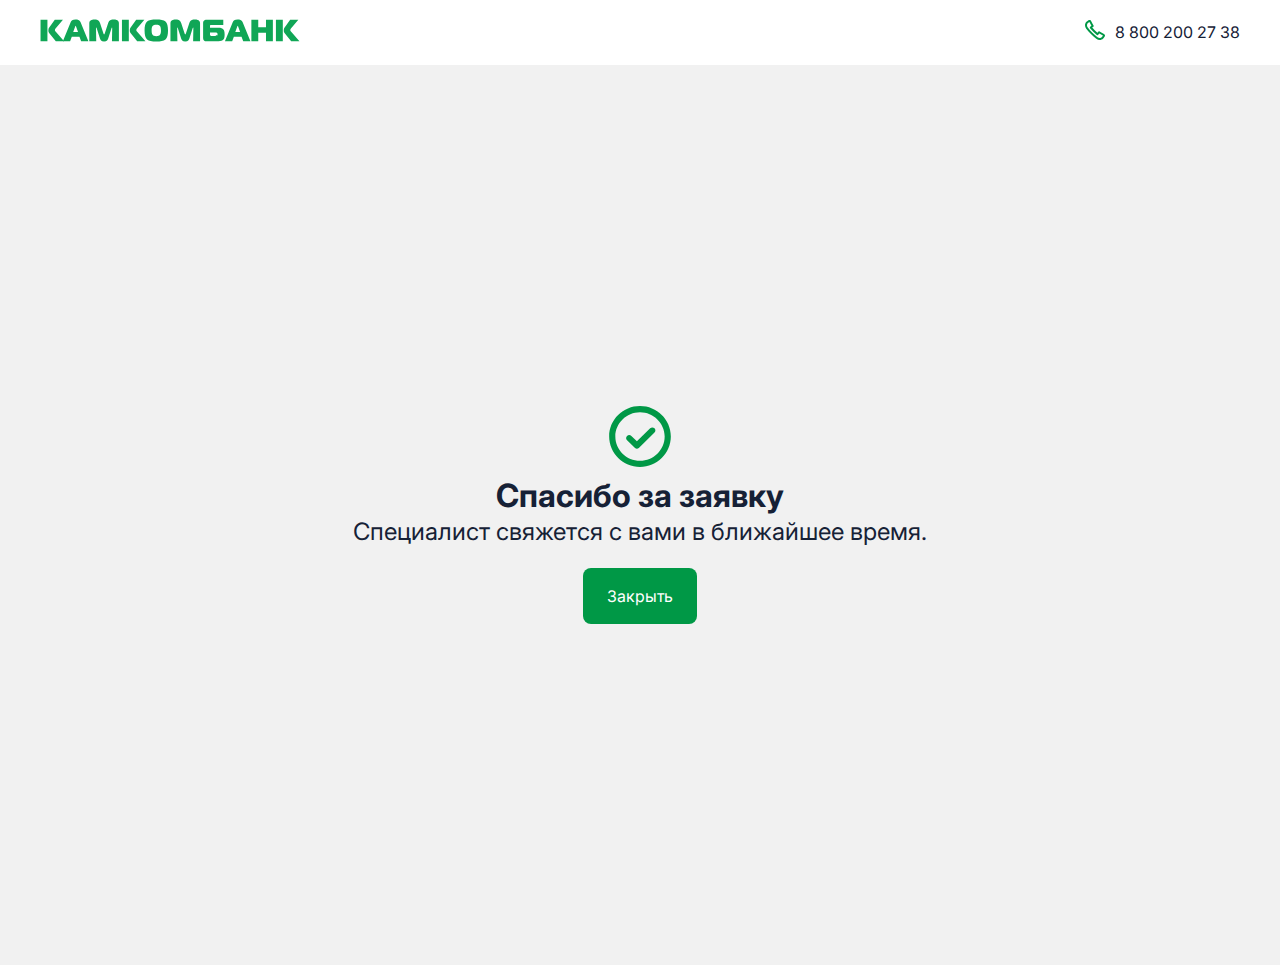
==== spasibo.html @ f2f02d39 "Add files via upload" ====
<!DOCTYPE html>
<html lang="en">

<head>
  <meta charset="UTF-8">
  <meta http-equiv="X-UA-Compatible" content="IE=edge">
  <meta name="viewport" content="width=device-width, initial-scale=1.0">
  <link href="https://fonts.googleapis.com/css2?family=Inter:wght@400;600;700&display=swap" rel="stylesheet">
  <link rel="stylesheet" href="css/style.min.css">
  <link href="img/favicon.ico" rel="icon" sizes="16x16" type="image/svg+xml" />
  <!-- Yandex.Metrika counter -->
  <script type="text/javascript">
    (function (m, e, t, r, i, k, a) {
      m[i] = m[i] || function () { (m[i].a = m[i].a || []).push(arguments) };
      m[i].l = 1 * new Date();
      for (var j = 0; j < document.scripts.length; j++) { if (document.scripts[j].src === r) { return; } }
      k = e.createElement(t), a = e.getElementsByTagName(t)[0], k.async = 1, k.src = r, a.parentNode.insertBefore(k, a)
    })
      (window, document, "script", "https://mc.yandex.ru/metrika/tag.js", "ym");

    ym(95349144, "init", {
      clickmap: true,
      trackLinks: true,
      accurateTrackBounce: true,
      webvisor: true
    });
  </script>
  <noscript>
    <div><img src="https://mc.yandex.ru/watch/95349144" style="position:absolute; left:-9999px;" alt="" /></div>
  </noscript>
  <!-- /Yandex.Metrika counter -->
  <title>Кредит</title>
</head>

<body>
  <header>
    <section class="head">
      <div class="wraper">
        <div class="head-block">
          <a href="#" class="head-block__logo">
            <div>
              <img src="img/KKB logo green 250x60.svg" alt="">
            </div>
          </a>
          <div class="head-block__phone">
            <div class="head-block__icon">
              <img src="img/head-phone.svg" alt="">
            </div>
            <a href="tel:+78002002738" class="head-block__number">8 800 200 27 38</a>
          </div>
        </div>
      </div>
    </section>
    <section class="thanks">
      <div class="wrap">
        <div class="thanks-block">
          <div class="thanks-block__image">
            <img src="img/Vector.svg" alt="">
          </div>
          <span class="thanks-block__title">Спасибо за заявку</span>
          <span class="thanks-block__heading">Специалист свяжется с вами в ближайшее время.</span>
          <div class="thanks-block__btn">
            <a href="#">Закрыть</a>
          </div>
        </div>
      </div>
    </section>
  </header>
</body>

</html>
---- css/style.min.css ----
/*! normalize.css v8.0.1 | MIT License | github.com/necolas/normalize.css */html{line-height:1.15;-webkit-text-size-adjust:100%}body{margin:0}main{display:block}h1{font-size:2em;margin:0}hr{box-sizing:content-box;height:0;overflow:visible}pre{font-family:monospace,monospace;font-size:1em}a{background-color:rgba(0,0,0,0);text-decoration:none}abbr[title]{border-bottom:none;text-decoration:underline;text-decoration:underline dotted}b,strong{font-weight:bolder}code,kbd,samp{font-family:monospace,monospace;font-size:1em}small{font-size:80%}sub,sup{font-size:75%;line-height:0;position:relative;vertical-align:baseline}sub{bottom:-0.25em}sup{top:-0.5em}img{border-style:none;pointer-events:none}button,input,optgroup,select,textarea{font-family:inherit;font-size:100%;line-height:1.15;margin:0}button,input{overflow:visible}button,select{text-transform:none}[type=button],[type=reset],[type=submit],button{-webkit-appearance:button}[type=button]::-moz-focus-inner,[type=reset]::-moz-focus-inner,[type=submit]::-moz-focus-inner,button::-moz-focus-inner{border-style:none;padding:0}[type=button]:-moz-focusring,[type=reset]:-moz-focusring,[type=submit]:-moz-focusring,button:-moz-focusring{outline:1px dotted ButtonText}fieldset{padding:.35em .75em .625em}legend{box-sizing:border-box;color:inherit;display:table;max-width:100%;padding:0;white-space:normal}progress{vertical-align:baseline}textarea{overflow:auto}[type=checkbox],[type=radio]{box-sizing:border-box;padding:0}[type=number]::-webkit-inner-spin-button,[type=number]::-webkit-outer-spin-button{height:auto}[type=search]{-webkit-appearance:textfield;outline-offset:-2px}[type=search]::-webkit-search-decoration{-webkit-appearance:none}::-webkit-file-upload-button{-webkit-appearance:button;font:inherit}details{display:block}summary{display:list-item}template{display:none}[hidden]{display:none}*{box-sizing:border-box;outline:0 !important;margin:0;padding:0;-webkit-tap-highlight-color:rgba(0,0,0,0);-webkit-font-smoothing:antialiased;-moz-osx-font-smoothing:grayscale;-webkit-text-size-adjust:100%;outline-offset:0 !important;opacity:1;scroll-behavior:smooth}.wrap{width:1200px;margin:0 auto}.wraper{width:1200px;margin:0 auto}.switch{position:relative;display:inline-block;width:48px;height:24px}.switch input{opacity:0;width:0;height:0}.font{font-size:26px;line-height:32px;margin-bottom:20px;display:inline-block}.slider{position:absolute;cursor:pointer;top:0;left:0;right:0;bottom:0;background-color:#d6d9e0;transition:.4s}.slider::before{position:absolute;content:"";height:18px;width:18px;left:2px;bottom:3px;background-color:#fff;transition:.4s}input:checked+.slider{background-color:#009846}input:checked+.slider:before{transform:translateX(26px)}.slider.round{border-radius:34px}.slider.round:before{border-radius:50%}.result-button{text-decoration:none;padding:16px 24px 16px 24px;background-color:#009846;color:#fff;border-radius:8px;display:inline-block;font-family:"Inter",sans-serif;font-weight:500;font-size:16px;line-height:24px;border:none;cursor:pointer}.menu-item{position:relative;display:inline-block;margin-right:20px;height:100%}.menu-item::after{content:"";display:flex;align-items:flex-end;width:100%;height:3px;background-color:#009846;transform-origin:left center;transform:scaleX(0);transition:.3s}@media(max-width: 1200px){.wrap{width:90%}.wraper{width:90%}}@media(max-width: 640px){.font{font-size:20px;line-height:26px;margin-top:20px}}.head{height:65px;display:flex;align-items:center;justify-content:center}.head-block{display:flex;flex-direction:row;justify-content:space-between;align-items:center}.head-block__phone{display:flex;flex-direction:row;align-items:center}.head-block__number{font-size:16px;line-height:24px;color:#162136;font-family:"Inter",sans-serif;font-weight:400}.head-block__icon{margin-right:10px}.head-block__logo{width:260px}.head-block__logo img{width:100%}@media(max-width: 650px){.head-block__logo{width:40%;display:flex;align-items:center}.head-block__logo img{width:150px;object-fit:contain}.head-block__logo div{display:flex;justify-content:center;align-items:center}}@media(max-width: 340px){.head-block__logo{width:108px;height:19px}.head-block__logo img{width:100px}}.hero{overflow:hidden}.hero-wrap{background-color:#f1f1f3;height:528px}.hero-block{display:flex;flex-direction:column;justify-content:space-between;position:relative;align-content:center;overflow:hidden}.hero-block__text{display:flex;flex-direction:column;justify-content:center;align-content:center;width:50%}.hero-block__text.mobile{width:100%;border:1px solid #d6d9e0;border-radius:16px;display:none;box-shadow:0px 4px 8px 0px rgba(0,0,0,.0784313725)}.hero-block__title{font-size:40px;line-height:48px;color:#162136;font-family:"Inter",sans-serif;font-weight:700}.hero-block__info{display:flex;justify-content:space-between;flex-direction:row;height:528px}.hero-block__image{position:absolute;right:-100px;top:0;overflow:hidden}.hero-block__procent{display:flex;flex-direction:row;align-items:center;margin-bottom:40px;margin-top:20px}.hero-block__icon{margin-right:15px}.hero-block__subtitle{font-size:18px;line-height:28px;font-weight:600;font-family:"Inter",sans-serif;color:#162136}.hero-block__btn a{text-decoration:none;padding:16px 24px 16px 24px;background-color:#009846;color:#fff;border-radius:8px;display:inline-block;font-family:"Inter",sans-serif;font-weight:500;font-size:16px;line-height:24px;margin-bottom:85px}.hero-block__btn.mes a{margin-bottom:0}.hero-block__cards{display:flex;flex-direction:row;justify-content:space-between;margin-top:-65px}.hero-block__card{width:45%;border:1px solid #d6d9e0;box-shadow:rgba(0,0,0,.0784313725);height:130px;border-radius:16px;background-color:#fff;display:flex;justify-content:center;align-items:center}.hero-block__card p{font-size:28px;line-height:34px;color:#162136;font-family:"Inter",sans-serif;font-weight:600}.hero-block__wrap{display:flex;width:48%;flex-direction:row;justify-content:space-between}@media(max-width: 1100px){.hero-block__title{font-size:32px;line-height:40px}.hero-block__image{width:40%;right:0;top:20%}.hero-block__image img{width:100%}}@media(max-width: 800px){.hero-wrap{height:450px}.hero-block__title{font-size:26px;line-height:32px}.hero-block__cards{flex-direction:column;justify-content:center;align-items:center}.hero-block__wrap{width:100%;margin-bottom:20px}.hero-block__wrap:last-child{margin-bottom:0}}@media(max-width: 640px){.hero-wrap{height:550px}.hero-block{overflow:hidden}.hero-block__text{display:none}.hero-block__text.mobile{display:flex;margin-top:-50px;margin-bottom:16px;padding:16px;background-color:#fff}.hero-block__text.mobile a{margin-bottom:16px}.hero-block__title{font-size:32px;line-height:40px}.hero-block__subtitle{font-size:16px;line-height:24px}.hero-block__procent{margin-bottom:25px;margin-top:12px}.hero-block__image{width:100%;top:30px;right:-20px}.hero-block__cards{margin-top:0}}@media(max-width: 500px){.hero-wrap{height:400px}.hero-block__info{height:75vh}.hero-block__card p{font-size:20px;line-height:26px;text-align:center}}@media(max-width: 370px){.hero-wrap{height:350px}.hero-block__info{height:364px}.hero-block__image{top:30px}.hero-block__title{font-size:26px;line-height:32px}}.steps{display:flex;border-radius:16px;flex-direction:column;border:1px solid #d6d9e0;width:1200px;margin:32px auto;box-shadow:0px 4px 8px 0px rgba(0,0,0,.0784313725)}.steps-block__heading{font-weight:700;font-size:32px;line-height:40px;color:#000;font-family:"Inter",sans-serif;margin-bottom:25px;padding:32px 0px 0px 32px}.steps-block__items{display:flex;flex-direction:row;justify-content:space-between;align-items:center;padding:0px 32px 32px 32px}.steps-block__item{display:flex;flex-direction:column;position:relative;align-items:center;width:33.3333333333%;height:200px}.steps-block__item:not(:last-child)::before{content:"";position:absolute;left:231px;top:42.5px;width:calc(100% - 85px);height:1px;border-bottom:1px dashed #d6d9e0}.steps-block__text{display:flex;flex-direction:column;align-items:center}.steps-block__number{position:relative;user-select:none;display:flex;justify-content:center;align-items:center;width:85px !important;height:85px;font-family:"Inter",sans-serif;font-weight:700;font-size:32px;font-weight:700;line-height:40px;color:#fff;z-index:0}.steps-block__number::before{content:"";position:absolute;top:50%;left:50%;width:65px;height:65px;transform:translate(-50%, -50%);background-color:#009846;border-radius:50%;z-index:-1}.steps-block__number::after{content:"";position:absolute;top:50%;left:50%;width:85px;height:85px;transform:translate(-50%, -50%);background-color:rgba(0,152,70,.24);border-radius:50%;z-index:-2}.steps-block__title{display:inline-block;font-size:20px;line-height:26px;font-family:"Inter",sans-serif;font-weight:600;color:#162136;letter-spacing:-0.16px;margin-top:8px;max-width:100%;width:280px;margin-bottom:5px;text-align:center}.steps-block__subtitle{color:#687082;font-size:16px;line-height:24px;font-family:"Inter",sans-serif;font-weight:400;width:70%;text-align:center}@media(max-width: 1200px){.steps{width:100%}}@media(max-width: 1100px){.steps-block__item{height:250px}}@media(max-width: 870px){.steps-block__items{flex-direction:column}.steps-block__item{flex-direction:row;width:100%;height:150px;margin-bottom:20px}.steps-block__item:not(:last-child)::before{left:42.5px;top:117px;border-right:1px dashed #d6d9e0;border-bottom:none;width:1px;height:calc(100% - 65px)}.steps-block__text{display:flex;flex-direction:column;width:65%;margin-left:20px}.steps-block__title{width:100%;margin-bottom:5px}.steps-block__subtitle{width:100%}}@media(max-width: 600px){.steps{width:100%}.steps-block__heading{padding-left:16px;padding-top:16px;font-size:28px;line-height:34px}}@media(max-width: 450px){.steps-block__subtitle{font-size:14px;line-height:20px}}@media(max-width: 350px){.steps-block__title{font-size:16px;line-height:24px}}.inform{border:1px solid #d6d9e0;width:1200px;margin:32px auto;border-radius:16px;box-shadow:0px 4px 8px 0px rgba(0,0,0,.0784313725);z-index:-10}.inform-block__wrap{display:flex;flex-direction:column}.inform-block__menu a{text-decoration:none;font-size:16px;line-height:24px;font-family:"Inter",sans-serif;font-weight:400;color:#162136;margin-right:12px;cursor:pointer}.inform-block__menu a:last-child{margin-right:0}.inform-block__menu{padding:0px 32px 0px 32px;height:30px}.inform-block__underline{width:100%;height:1px;background-color:#d6d9e0}.inform-block__items{padding:0px 32px 32px 32px;margin-top:25px;display:flex;flex-direction:row;justify-content:space-between}.inform-block__bitem{border:1px solid #d6d9e0;width:60%;display:flex;flex-direction:row;border-radius:16px}.inform-block__image{display:flex;align-items:flex-end;padding-right:14px;justify-content:flex-end}.inform-block__image.cover{padding-right:0}.inform-block__images{height:150px;display:flex;align-items:flex-end;padding-right:14px}.inform-block__images img{width:100%}.inform-block__text{font-family:"Inter",sans-serif;font-size:16px;line-height:24px;color:#000;padding:24px 24px 24px 24px;font-weight:600}.inform-block__sitem{border:1px solid #d6d9e0;width:34%;display:flex;flex-direction:column;border-radius:16px;justify-content:space-between}.inform-block__podrob{padding:32px}.inform-block__inform{width:100%;display:flex;flex-direction:row;justify-content:space-between;border-bottom:1px solid #eaeaea;padding-bottom:15px;padding-top:20px}.inform-block__inform.item{margin-bottom:25px}.inform-block__informal{width:100%;display:flex;flex-direction:row;justify-content:space-between;border-bottom:1px solid #eaeaea;padding-bottom:15px;padding-top:20px}.inform-block__informal.item{margin-bottom:25px}.inform-block__head{font-family:"Inter",sans-serif;font-weight:600;font-size:16px;line-height:24px;color:#162136;width:50%;display:block}.inform-block__h{font-family:"Inter",sans-serif;font-weight:600;font-size:16px;line-height:24px;color:#162136;width:100%;display:block}.inform-block__s{font-family:"Inter",sans-serif;font-weight:400;font-size:16px;line-height:24px;color:#162136;width:100%;display:block}.inform-block__srok{font-family:"Inter",sans-serif;font-weight:400;font-size:16px;line-height:24px;color:#162136;width:100%;display:block}.inform-block__srok.small{width:20%}.inform-block__srok.big{width:40%}.inform-block__informtext{display:block}.inform-block__treb{padding:32px}.inform-block__content{display:none}.inform-block__content.active{display:block}.inform-block__stavka{padding:32px}.inform-block__first{display:flex;flex-direction:column;width:40%}.inform-block__condition{margin-top:35px;margin-bottom:35px;display:flex;flex-direction:row;justify-content:space-between;align-items:center}.condition1{display:block;font-family:"Inter",sans-serif;font-size:14px;line-height:20px;color:#687082;font-weight:400;margin-bottom:24px;width:40%}.condition{width:20%;display:block;font-family:"Inter",sans-serif;font-size:14px;line-height:20px;color:#687082;font-weight:400}.condition:last-child{margin-right:0}.menu-item.active::after{transform:scaleX(1);transform:translate(0, 5px)}@media(max-width: 1200px){.inform{width:100%}}@media(max-width: 1050px){.menu-item{width:max-content}.menu-link{width:100%}.menu-item.active::after{transform:scaleX(1);transform:translate(0, 5px)}.inform-block__menu{padding:0px 16px 0px 16px;overflow-x:auto;position:relative;white-space:nowrap;-ms-overflow-style:none;scrollbar-width:none;height:32px}.inform-block__menu::-webkit-scrollbar{width:0;height:0}.inform-block__menu a{display:flex}.inform-block__menu a.last{display:flex;justify-content:flex-end}.inform-block__items{flex-direction:column;padding-bottom:0;margin-top:0}.inform-block__items:first-child{margin-top:20px}.inform-block__bitem{width:100%;display:flex;justify-content:space-between;height:300px;margin-bottom:16px}.inform-block__sitem{width:100%;height:300px;margin-bottom:16px}.inform-block__images{height:70%;display:flex;justify-content:flex-end}.inform-block__images img{height:100%;width:50%;object-fit:contain}.inform-block__content.scroll{overflow:auto}.inform-block__informal{flex-direction:column}.inform-block__h{margin-bottom:10px}}@media(max-width: 850px){.inform-block__treb{padding:0px 16px 0px 16px}.inform-block__podrob{padding:0px 16px 0px 16px}.inform-block__bitem{flex-direction:column;height:274px}.inform-block__image{height:60%;display:flex;justify-content:flex-end;align-items:flex-end}.inform-block__image img{width:50%;height:100%;object-fit:contain}.inform-block__sitem{height:274px}.inform-block__images{height:60%}.inform-block__items{padding:0px 15px 0px 15px}.inform-block__head{width:70%}.inform-block__stavka{padding:0px 16px 16px 0px;overflow:auto;position:relative}.inform-block__head{padding-left:16px;padding-top:16px;position:sticky;left:0px;top:0px}.inform-block__head.client{width:90%}.inform-block__inform{width:max-content}.inform-block__informtext{width:200px}.inform-block__srok.big{position:sticky;z-index:10000;left:0;width:200px;margin:0;background-color:#fff;padding-left:16px}.inform-block__srok.small{width:120px;margin-left:50px;margin-right:50px}.inform-block__condition{width:max-content}.condition1{padding-left:16px;height:60px;margin-bottom:0;width:200px;height:60px;position:sticky;top:0;left:0;background-color:#fff}.condition{width:120px;margin-left:50px;margin-right:50px}}@media(max-width: 500px){.inform-block__text{padding-bottom:24px 24px 0px 24px}.inform-block__image{padding-right:0;height:160px}.inform-block__image.visible{height:160px}.inform-block__image.visible img{object-fit:contain}.inform-block__image img{width:80%;height:100%;object-fit:contain}.inform-block__image.cover img{object-fit:cover;width:100%;height:200px}.inform-block__images img{width:80%}}@media(max-width: 430px){.inform-block__image.visible{height:160px;margin-top:-40px}.inform-block__images{height:160px;margin-top:-40px}.inform-block__images img{width:100%;height:100%;object-fit:contain}}.questions{border:1px solid #d6d9e0;width:1200px;margin:32px auto;border-radius:16px;box-shadow:0px 4px 8px 0px rgba(0,0,0,.0784313725)}.questions-block__line{margin-left:32px;display:block;height:1px;width:calc(100% - 32px);background-color:#eaeaea}.questions-block__item{display:flex;flex-direction:column;padding:0px 32px 0px 32px}.questions-block__heading{display:flex;flex-direction:row;justify-content:space-between;align-items:center;padding:30px 0px 30px 0px;cursor:pointer}.questions-block__heading span{font-family:"Inter",sans-serif;font-weight:600;font-size:20px;line-height:26px;color:#162136}.questions-block__info{display:none;transition:.4s}.questions-block__info p{font-family:"Inter",sans-serif;font-size:16px;line-height:24px;color:#162136;font-weight:400;padding-bottom:28px}@media(max-width: 1200px){.questions{width:100%}}@media(max-width: 500px){.questions-block__heading span{width:85%}.questions-block__item{padding:0px 16px 0px 16px}}.calc{border:1px solid #d6d9e0;box-shadow:0px 4px 8px 0px rgba(0,0,0,.0784313725);width:1200px;margin:32px auto;border-radius:16px}.calc-block__main{padding:0px 32px 32px 32px}.calc-block__summ{display:block;color:#687082;font-family:"Inter",sans-serif;font-weight:400;font-size:16px;line-height:24px;margin-bottom:10px}.calc-block__summ.srok{margin-top:20px}.calc-block__summinput{padding:15px 0px 15px 15px;border:1px solid #d6d9e0;border-radius:8px;display:block;font-family:"Inter",sans-serif;font-weight:600;color:#162136;font-size:18px;line-height:28px}.calc-block__scale{width:100%;height:4px;background-color:#eceff1;border:none;outline:none;border-radius:10px;cursor:pointer}.calc-block__checkboxes{display:flex;flex-direction:column;margin-bottom:30px}.calc-block__checkbox{display:flex;flex-direction:row;align-items:center;margin-bottom:15px;justify-content:space-between;width:35%}.calc-block__name{font-family:"Inter",sans-serif;font-weight:400;font-size:16px;line-height:24px;color:#162136;display:block;margin-right:20px}.slider-wrapper{margin-bottom:50px}.slider-container{display:flex;flex-direction:column;position:relative}.scale{position:relative;width:100%;display:flex;flex-direction:row;justify-content:space-between}.scale-value{position:absolute;width:17%;color:#687082;font-family:"Inter",sans-serif;font-weight:400;font-size:16px;line-height:24px;cursor:pointer}.scale-value:first-child{text-align:start}.scale-value:last-child{text-align:end}.term-container{display:flex;flex-direction:column;position:relative}.term{position:relative;width:100%;display:flex;flex-direction:row;justify-content:space-between}.term-value{position:absolute;width:12%;color:#687082;font-family:"Inter",sans-serif;font-weight:400;font-size:16px;line-height:24px}.term-value:first-child{text-align:start}.term-value:last-child{text-align:end}.term-value.visible{display:none}.res{padding:24px;background-color:#f1f1f3;border-radius:16px;display:flex;flex-direction:column;width:450px}.result-wrap{display:flex;flex-direction:row;justify-content:space-between;margin-bottom:25px}.divider{height:55px;display:block;margin-right:20px;width:1px;background-color:#d6d9e0}.result-label{font-family:"Inter",sans-serif;font-size:16px;font-weight:400;line-height:24px;color:#687082}.result-value{font-family:"Inter",sans-serif;font-weight:700;font-size:32px;line-height:40px;color:#162136}.result-value.interest-rate{font-size:16px;line-height:24px}#calculateButton{display:none}@media(max-width: 1200px){.calc{width:100%}}@media(max-width: 1050px){.scale-value{width:22%;word-wrap:break-word}.scale-value.hiden{display:none}.term-value{width:20%}.term-value.hiden{display:none}.term-value.visible{display:block}}@media(max-width: 800px){.calc{width:100%}.calc-block{padding:0px 16px 16px 16px}.calc-block__main{padding:0}.calc-block__checkbox{width:100%}.wrap{width:100%}.res{width:100%}}@media(max-width: 500px){.term-value{font-size:14px}.term-value.hide{display:none}.scale-value{font-size:14px}.result-value{font-size:28px}}@media(max-width: 375px){.result-value{font-size:26px}}@media(max-width: 500px){.scale-value.vis{left:64% !important}.scale-value.mln{left:46% !important}}@media(max-width: 376px){.scale-value{font-size:12px}.scale-value.vis{left:67% !important}}@media(max-width: 376px){.result-value{font-size:24px}.result-row{margin-right:5px}.divider{margin-right:10px}.scale-value{font-size:12px}.scale-value.mln{left:47% !important}.scale-value.vis{left:65% !important}}.thanks{height:100vh;background-color:#f1f1f1;display:flex;justify-content:center;align-items:center}.thanks-block{display:flex;flex-direction:column;justify-content:center;align-items:center}.thanks-block__image{margin-bottom:5px}.thanks-block__heading{font-family:"Inter",sans-serif;font-weight:400;font-size:24px;line-height:32px;color:#162136;text-align:center}.thanks-block__title{font-family:"Inter",sans-serif;font-weight:700;font-size:32px;line-height:40px;color:#162136;text-align:center}.thanks-block__btn a{padding:16px 24px 16px 24px;background-color:#009846;border-radius:8px;display:inline-block;margin-top:20px;font-family:"Inter",sans-serif;font-weight:400;font-size:16px;line-height:24px;color:#fff}@media(max-width: 600px){.thanks-block__heading{font-size:18px;line-height:24px;padding:0px 16px 0px 16px}}/*# sourceMappingURL=style.min.css.map */
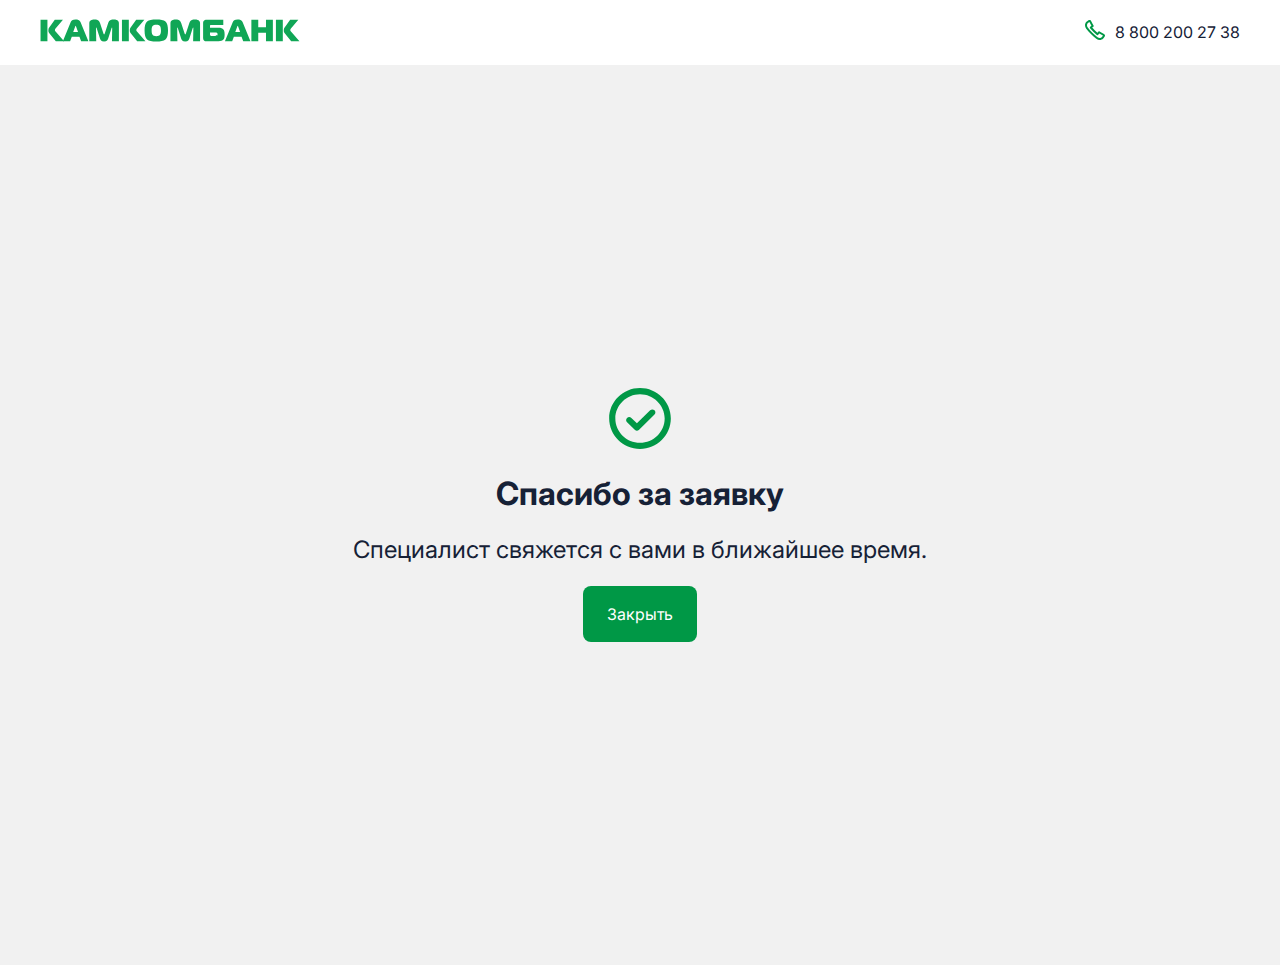
==== commit 67d457bd: "Add files via upload" ====
--- a/spasibo.html
+++ b/spasibo.html
@@ -30,7 +30,7 @@
   </noscript>
   <!-- /Yandex.Metrika counter -->
   <title>Кредит</title>
-</head>
+</head> 
 
 <body>
   <header>
@@ -55,12 +55,12 @@
       <div class="wrap">
         <div class="thanks-block">
           <div class="thanks-block__image">
-            <img src="img/Vector.svg" alt="">
+            <img src="img/Vector1.svg" alt="">
           </div>
           <span class="thanks-block__title">Спасибо за заявку</span>
           <span class="thanks-block__heading">Специалист свяжется с вами в ближайшее время.</span>
           <div class="thanks-block__btn">
-            <a href="#">Закрыть</a>
+            <a href="https://loan.kamkombank.ru/">Закрыть</a>
           </div>
         </div>
       </div>
--- a/css/style.min.css
+++ b/css/style.min.css
@@ -1 +1 @@
-/*! normalize.css v8.0.1 | MIT License | github.com/necolas/normalize.css */html{line-height:1.15;-webkit-text-size-adjust:100%}body{margin:0}main{display:block}h1{font-size:2em;margin:0}hr{box-sizing:content-box;height:0;overflow:visible}pre{font-family:monospace,monospace;font-size:1em}a{background-color:rgba(0,0,0,0);text-decoration:none}abbr[title]{border-bottom:none;text-decoration:underline;text-decoration:underline dotted}b,strong{font-weight:bolder}code,kbd,samp{font-family:monospace,monospace;font-size:1em}small{font-size:80%}sub,sup{font-size:75%;line-height:0;position:relative;vertical-align:baseline}sub{bottom:-0.25em}sup{top:-0.5em}img{border-style:none;pointer-events:none}button,input,optgroup,select,textarea{font-family:inherit;font-size:100%;line-height:1.15;margin:0}button,input{overflow:visible}button,select{text-transform:none}[type=button],[type=reset],[type=submit],button{-webkit-appearance:button}[type=button]::-moz-focus-inner,[type=reset]::-moz-focus-inner,[type=submit]::-moz-focus-inner,button::-moz-focus-inner{border-style:none;padding:0}[type=button]:-moz-focusring,[type=reset]:-moz-focusring,[type=submit]:-moz-focusring,button:-moz-focusring{outline:1px dotted ButtonText}fieldset{padding:.35em .75em .625em}legend{box-sizing:border-box;color:inherit;display:table;max-width:100%;padding:0;white-space:normal}progress{vertical-align:baseline}textarea{overflow:auto}[type=checkbox],[type=radio]{box-sizing:border-box;padding:0}[type=number]::-webkit-inner-spin-button,[type=number]::-webkit-outer-spin-button{height:auto}[type=search]{-webkit-appearance:textfield;outline-offset:-2px}[type=search]::-webkit-search-decoration{-webkit-appearance:none}::-webkit-file-upload-button{-webkit-appearance:button;font:inherit}details{display:block}summary{display:list-item}template{display:none}[hidden]{display:none}*{box-sizing:border-box;outline:0 !important;margin:0;padding:0;-webkit-tap-highlight-color:rgba(0,0,0,0);-webkit-font-smoothing:antialiased;-moz-osx-font-smoothing:grayscale;-webkit-text-size-adjust:100%;outline-offset:0 !important;opacity:1;scroll-behavior:smooth}.wrap{width:1200px;margin:0 auto}.wraper{width:1200px;margin:0 auto}.switch{position:relative;display:inline-block;width:48px;height:24px}.switch input{opacity:0;width:0;height:0}.font{font-size:26px;line-height:32px;margin-bottom:20px;display:inline-block}.slider{position:absolute;cursor:pointer;top:0;left:0;right:0;bottom:0;background-color:#d6d9e0;transition:.4s}.slider::before{position:absolute;content:"";height:18px;width:18px;left:2px;bottom:3px;background-color:#fff;transition:.4s}input:checked+.slider{background-color:#009846}input:checked+.slider:before{transform:translateX(26px)}.slider.round{border-radius:34px}.slider.round:before{border-radius:50%}.result-button{text-decoration:none;padding:16px 24px 16px 24px;background-color:#009846;color:#fff;border-radius:8px;display:inline-block;font-family:"Inter",sans-serif;font-weight:500;font-size:16px;line-height:24px;border:none;cursor:pointer}.menu-item{position:relative;display:inline-block;margin-right:20px;height:100%}.menu-item::after{content:"";display:flex;align-items:flex-end;width:100%;height:3px;background-color:#009846;transform-origin:left center;transform:scaleX(0);transition:.3s}@media(max-width: 1200px){.wrap{width:90%}.wraper{width:90%}}@media(max-width: 640px){.font{font-size:20px;line-height:26px;margin-top:20px}}.head{height:65px;display:flex;align-items:center;justify-content:center}.head-block{display:flex;flex-direction:row;justify-content:space-between;align-items:center}.head-block__phone{display:flex;flex-direction:row;align-items:center}.head-block__number{font-size:16px;line-height:24px;color:#162136;font-family:"Inter",sans-serif;font-weight:400}.head-block__icon{margin-right:10px}.head-block__logo{width:260px}.head-block__logo img{width:100%}@media(max-width: 650px){.head-block__logo{width:40%;display:flex;align-items:center}.head-block__logo img{width:150px;object-fit:contain}.head-block__logo div{display:flex;justify-content:center;align-items:center}}@media(max-width: 340px){.head-block__logo{width:108px;height:19px}.head-block__logo img{width:100px}}.hero{overflow:hidden}.hero-wrap{background-color:#f1f1f3;height:528px}.hero-block{display:flex;flex-direction:column;justify-content:space-between;position:relative;align-content:center;overflow:hidden}.hero-block__text{display:flex;flex-direction:column;justify-content:center;align-content:center;width:50%}.hero-block__text.mobile{width:100%;border:1px solid #d6d9e0;border-radius:16px;display:none;box-shadow:0px 4px 8px 0px rgba(0,0,0,.0784313725)}.hero-block__title{font-size:40px;line-height:48px;color:#162136;font-family:"Inter",sans-serif;font-weight:700}.hero-block__info{display:flex;justify-content:space-between;flex-direction:row;height:528px}.hero-block__image{position:absolute;right:-100px;top:0;overflow:hidden}.hero-block__procent{display:flex;flex-direction:row;align-items:center;margin-bottom:40px;margin-top:20px}.hero-block__icon{margin-right:15px}.hero-block__subtitle{font-size:18px;line-height:28px;font-weight:600;font-family:"Inter",sans-serif;color:#162136}.hero-block__btn a{text-decoration:none;padding:16px 24px 16px 24px;background-color:#009846;color:#fff;border-radius:8px;display:inline-block;font-family:"Inter",sans-serif;font-weight:500;font-size:16px;line-height:24px;margin-bottom:85px}.hero-block__btn.mes a{margin-bottom:0}.hero-block__cards{display:flex;flex-direction:row;justify-content:space-between;margin-top:-65px}.hero-block__card{width:45%;border:1px solid #d6d9e0;box-shadow:rgba(0,0,0,.0784313725);height:130px;border-radius:16px;background-color:#fff;display:flex;justify-content:center;align-items:center}.hero-block__card p{font-size:28px;line-height:34px;color:#162136;font-family:"Inter",sans-serif;font-weight:600}.hero-block__wrap{display:flex;width:48%;flex-direction:row;justify-content:space-between}@media(max-width: 1100px){.hero-block__title{font-size:32px;line-height:40px}.hero-block__image{width:40%;right:0;top:20%}.hero-block__image img{width:100%}}@media(max-width: 800px){.hero-wrap{height:450px}.hero-block__title{font-size:26px;line-height:32px}.hero-block__cards{flex-direction:column;justify-content:center;align-items:center}.hero-block__wrap{width:100%;margin-bottom:20px}.hero-block__wrap:last-child{margin-bottom:0}}@media(max-width: 640px){.hero-wrap{height:550px}.hero-block{overflow:hidden}.hero-block__text{display:none}.hero-block__text.mobile{display:flex;margin-top:-50px;margin-bottom:16px;padding:16px;background-color:#fff}.hero-block__text.mobile a{margin-bottom:16px}.hero-block__title{font-size:32px;line-height:40px}.hero-block__subtitle{font-size:16px;line-height:24px}.hero-block__procent{margin-bottom:25px;margin-top:12px}.hero-block__image{width:100%;top:30px;right:-20px}.hero-block__cards{margin-top:0}}@media(max-width: 500px){.hero-wrap{height:400px}.hero-block__info{height:75vh}.hero-block__card p{font-size:20px;line-height:26px;text-align:center}}@media(max-width: 370px){.hero-wrap{height:350px}.hero-block__info{height:364px}.hero-block__image{top:30px}.hero-block__title{font-size:26px;line-height:32px}}.steps{display:flex;border-radius:16px;flex-direction:column;border:1px solid #d6d9e0;width:1200px;margin:32px auto;box-shadow:0px 4px 8px 0px rgba(0,0,0,.0784313725)}.steps-block__heading{font-weight:700;font-size:32px;line-height:40px;color:#000;font-family:"Inter",sans-serif;margin-bottom:25px;padding:32px 0px 0px 32px}.steps-block__items{display:flex;flex-direction:row;justify-content:space-between;align-items:center;padding:0px 32px 32px 32px}.steps-block__item{display:flex;flex-direction:column;position:relative;align-items:center;width:33.3333333333%;height:200px}.steps-block__item:not(:last-child)::before{content:"";position:absolute;left:231px;top:42.5px;width:calc(100% - 85px);height:1px;border-bottom:1px dashed #d6d9e0}.steps-block__text{display:flex;flex-direction:column;align-items:center}.steps-block__number{position:relative;user-select:none;display:flex;justify-content:center;align-items:center;width:85px !important;height:85px;font-family:"Inter",sans-serif;font-weight:700;font-size:32px;font-weight:700;line-height:40px;color:#fff;z-index:0}.steps-block__number::before{content:"";position:absolute;top:50%;left:50%;width:65px;height:65px;transform:translate(-50%, -50%);background-color:#009846;border-radius:50%;z-index:-1}.steps-block__number::after{content:"";position:absolute;top:50%;left:50%;width:85px;height:85px;transform:translate(-50%, -50%);background-color:rgba(0,152,70,.24);border-radius:50%;z-index:-2}.steps-block__title{display:inline-block;font-size:20px;line-height:26px;font-family:"Inter",sans-serif;font-weight:600;color:#162136;letter-spacing:-0.16px;margin-top:8px;max-width:100%;width:280px;margin-bottom:5px;text-align:center}.steps-block__subtitle{color:#687082;font-size:16px;line-height:24px;font-family:"Inter",sans-serif;font-weight:400;width:70%;text-align:center}@media(max-width: 1200px){.steps{width:100%}}@media(max-width: 1100px){.steps-block__item{height:250px}}@media(max-width: 870px){.steps-block__items{flex-direction:column}.steps-block__item{flex-direction:row;width:100%;height:150px;margin-bottom:20px}.steps-block__item:not(:last-child)::before{left:42.5px;top:117px;border-right:1px dashed #d6d9e0;border-bottom:none;width:1px;height:calc(100% - 65px)}.steps-block__text{display:flex;flex-direction:column;width:65%;margin-left:20px}.steps-block__title{width:100%;margin-bottom:5px}.steps-block__subtitle{width:100%}}@media(max-width: 600px){.steps{width:100%}.steps-block__heading{padding-left:16px;padding-top:16px;font-size:28px;line-height:34px}}@media(max-width: 450px){.steps-block__subtitle{font-size:14px;line-height:20px}}@media(max-width: 350px){.steps-block__title{font-size:16px;line-height:24px}}.inform{border:1px solid #d6d9e0;width:1200px;margin:32px auto;border-radius:16px;box-shadow:0px 4px 8px 0px rgba(0,0,0,.0784313725);z-index:-10}.inform-block__wrap{display:flex;flex-direction:column}.inform-block__menu a{text-decoration:none;font-size:16px;line-height:24px;font-family:"Inter",sans-serif;font-weight:400;color:#162136;margin-right:12px;cursor:pointer}.inform-block__menu a:last-child{margin-right:0}.inform-block__menu{padding:0px 32px 0px 32px;height:30px}.inform-block__underline{width:100%;height:1px;background-color:#d6d9e0}.inform-block__items{padding:0px 32px 32px 32px;margin-top:25px;display:flex;flex-direction:row;justify-content:space-between}.inform-block__bitem{border:1px solid #d6d9e0;width:60%;display:flex;flex-direction:row;border-radius:16px}.inform-block__image{display:flex;align-items:flex-end;padding-right:14px;justify-content:flex-end}.inform-block__image.cover{padding-right:0}.inform-block__images{height:150px;display:flex;align-items:flex-end;padding-right:14px}.inform-block__images img{width:100%}.inform-block__text{font-family:"Inter",sans-serif;font-size:16px;line-height:24px;color:#000;padding:24px 24px 24px 24px;font-weight:600}.inform-block__sitem{border:1px solid #d6d9e0;width:34%;display:flex;flex-direction:column;border-radius:16px;justify-content:space-between}.inform-block__podrob{padding:32px}.inform-block__inform{width:100%;display:flex;flex-direction:row;justify-content:space-between;border-bottom:1px solid #eaeaea;padding-bottom:15px;padding-top:20px}.inform-block__inform.item{margin-bottom:25px}.inform-block__informal{width:100%;display:flex;flex-direction:row;justify-content:space-between;border-bottom:1px solid #eaeaea;padding-bottom:15px;padding-top:20px}.inform-block__informal.item{margin-bottom:25px}.inform-block__head{font-family:"Inter",sans-serif;font-weight:600;font-size:16px;line-height:24px;color:#162136;width:50%;display:block}.inform-block__h{font-family:"Inter",sans-serif;font-weight:600;font-size:16px;line-height:24px;color:#162136;width:100%;display:block}.inform-block__s{font-family:"Inter",sans-serif;font-weight:400;font-size:16px;line-height:24px;color:#162136;width:100%;display:block}.inform-block__srok{font-family:"Inter",sans-serif;font-weight:400;font-size:16px;line-height:24px;color:#162136;width:100%;display:block}.inform-block__srok.small{width:20%}.inform-block__srok.big{width:40%}.inform-block__informtext{display:block}.inform-block__treb{padding:32px}.inform-block__content{display:none}.inform-block__content.active{display:block}.inform-block__stavka{padding:32px}.inform-block__first{display:flex;flex-direction:column;width:40%}.inform-block__condition{margin-top:35px;margin-bottom:35px;display:flex;flex-direction:row;justify-content:space-between;align-items:center}.condition1{display:block;font-family:"Inter",sans-serif;font-size:14px;line-height:20px;color:#687082;font-weight:400;margin-bottom:24px;width:40%}.condition{width:20%;display:block;font-family:"Inter",sans-serif;font-size:14px;line-height:20px;color:#687082;font-weight:400}.condition:last-child{margin-right:0}.menu-item.active::after{transform:scaleX(1);transform:translate(0, 5px)}@media(max-width: 1200px){.inform{width:100%}}@media(max-width: 1050px){.menu-item{width:max-content}.menu-link{width:100%}.menu-item.active::after{transform:scaleX(1);transform:translate(0, 5px)}.inform-block__menu{padding:0px 16px 0px 16px;overflow-x:auto;position:relative;white-space:nowrap;-ms-overflow-style:none;scrollbar-width:none;height:32px}.inform-block__menu::-webkit-scrollbar{width:0;height:0}.inform-block__menu a{display:flex}.inform-block__menu a.last{display:flex;justify-content:flex-end}.inform-block__items{flex-direction:column;padding-bottom:0;margin-top:0}.inform-block__items:first-child{margin-top:20px}.inform-block__bitem{width:100%;display:flex;justify-content:space-between;height:300px;margin-bottom:16px}.inform-block__sitem{width:100%;height:300px;margin-bottom:16px}.inform-block__images{height:70%;display:flex;justify-content:flex-end}.inform-block__images img{height:100%;width:50%;object-fit:contain}.inform-block__content.scroll{overflow:auto}.inform-block__informal{flex-direction:column}.inform-block__h{margin-bottom:10px}}@media(max-width: 850px){.inform-block__treb{padding:0px 16px 0px 16px}.inform-block__podrob{padding:0px 16px 0px 16px}.inform-block__bitem{flex-direction:column;height:274px}.inform-block__image{height:60%;display:flex;justify-content:flex-end;align-items:flex-end}.inform-block__image img{width:50%;height:100%;object-fit:contain}.inform-block__sitem{height:274px}.inform-block__images{height:60%}.inform-block__items{padding:0px 15px 0px 15px}.inform-block__head{width:70%}.inform-block__stavka{padding:0px 16px 16px 0px;overflow:auto;position:relative}.inform-block__head{padding-left:16px;padding-top:16px;position:sticky;left:0px;top:0px}.inform-block__head.client{width:90%}.inform-block__inform{width:max-content}.inform-block__informtext{width:200px}.inform-block__srok.big{position:sticky;z-index:10000;left:0;width:200px;margin:0;background-color:#fff;padding-left:16px}.inform-block__srok.small{width:120px;margin-left:50px;margin-right:50px}.inform-block__condition{width:max-content}.condition1{padding-left:16px;height:60px;margin-bottom:0;width:200px;height:60px;position:sticky;top:0;left:0;background-color:#fff}.condition{width:120px;margin-left:50px;margin-right:50px}}@media(max-width: 500px){.inform-block__text{padding-bottom:24px 24px 0px 24px}.inform-block__image{padding-right:0;height:160px}.inform-block__image.visible{height:160px}.inform-block__image.visible img{object-fit:contain}.inform-block__image img{width:80%;height:100%;object-fit:contain}.inform-block__image.cover img{object-fit:cover;width:100%;height:200px}.inform-block__images img{width:80%}}@media(max-width: 430px){.inform-block__image.visible{height:160px;margin-top:-40px}.inform-block__images{height:160px;margin-top:-40px}.inform-block__images img{width:100%;height:100%;object-fit:contain}}.questions{border:1px solid #d6d9e0;width:1200px;margin:32px auto;border-radius:16px;box-shadow:0px 4px 8px 0px rgba(0,0,0,.0784313725)}.questions-block__line{margin-left:32px;display:block;height:1px;width:calc(100% - 32px);background-color:#eaeaea}.questions-block__item{display:flex;flex-direction:column;padding:0px 32px 0px 32px}.questions-block__heading{display:flex;flex-direction:row;justify-content:space-between;align-items:center;padding:30px 0px 30px 0px;cursor:pointer}.questions-block__heading span{font-family:"Inter",sans-serif;font-weight:600;font-size:20px;line-height:26px;color:#162136}.questions-block__info{display:none;transition:.4s}.questions-block__info p{font-family:"Inter",sans-serif;font-size:16px;line-height:24px;color:#162136;font-weight:400;padding-bottom:28px}@media(max-width: 1200px){.questions{width:100%}}@media(max-width: 500px){.questions-block__heading span{width:85%}.questions-block__item{padding:0px 16px 0px 16px}}.calc{border:1px solid #d6d9e0;box-shadow:0px 4px 8px 0px rgba(0,0,0,.0784313725);width:1200px;margin:32px auto;border-radius:16px}.calc-block__main{padding:0px 32px 32px 32px}.calc-block__summ{display:block;color:#687082;font-family:"Inter",sans-serif;font-weight:400;font-size:16px;line-height:24px;margin-bottom:10px}.calc-block__summ.srok{margin-top:20px}.calc-block__summinput{padding:15px 0px 15px 15px;border:1px solid #d6d9e0;border-radius:8px;display:block;font-family:"Inter",sans-serif;font-weight:600;color:#162136;font-size:18px;line-height:28px}.calc-block__scale{width:100%;height:4px;background-color:#eceff1;border:none;outline:none;border-radius:10px;cursor:pointer}.calc-block__checkboxes{display:flex;flex-direction:column;margin-bottom:30px}.calc-block__checkbox{display:flex;flex-direction:row;align-items:center;margin-bottom:15px;justify-content:space-between;width:35%}.calc-block__name{font-family:"Inter",sans-serif;font-weight:400;font-size:16px;line-height:24px;color:#162136;display:block;margin-right:20px}.slider-wrapper{margin-bottom:50px}.slider-container{display:flex;flex-direction:column;position:relative}.scale{position:relative;width:100%;display:flex;flex-direction:row;justify-content:space-between}.scale-value{position:absolute;width:17%;color:#687082;font-family:"Inter",sans-serif;font-weight:400;font-size:16px;line-height:24px;cursor:pointer}.scale-value:first-child{text-align:start}.scale-value:last-child{text-align:end}.term-container{display:flex;flex-direction:column;position:relative}.term{position:relative;width:100%;display:flex;flex-direction:row;justify-content:space-between}.term-value{position:absolute;width:12%;color:#687082;font-family:"Inter",sans-serif;font-weight:400;font-size:16px;line-height:24px}.term-value:first-child{text-align:start}.term-value:last-child{text-align:end}.term-value.visible{display:none}.res{padding:24px;background-color:#f1f1f3;border-radius:16px;display:flex;flex-direction:column;width:450px}.result-wrap{display:flex;flex-direction:row;justify-content:space-between;margin-bottom:25px}.divider{height:55px;display:block;margin-right:20px;width:1px;background-color:#d6d9e0}.result-label{font-family:"Inter",sans-serif;font-size:16px;font-weight:400;line-height:24px;color:#687082}.result-value{font-family:"Inter",sans-serif;font-weight:700;font-size:32px;line-height:40px;color:#162136}.result-value.interest-rate{font-size:16px;line-height:24px}#calculateButton{display:none}@media(max-width: 1200px){.calc{width:100%}}@media(max-width: 1050px){.scale-value{width:22%;word-wrap:break-word}.scale-value.hiden{display:none}.term-value{width:20%}.term-value.hiden{display:none}.term-value.visible{display:block}}@media(max-width: 800px){.calc{width:100%}.calc-block{padding:0px 16px 16px 16px}.calc-block__main{padding:0}.calc-block__checkbox{width:100%}.wrap{width:100%}.res{width:100%}}@media(max-width: 500px){.term-value{font-size:14px}.term-value.hide{display:none}.scale-value{font-size:14px}.result-value{font-size:28px}}@media(max-width: 375px){.result-value{font-size:26px}}@media(max-width: 500px){.scale-value.vis{left:64% !important}.scale-value.mln{left:46% !important}}@media(max-width: 376px){.scale-value{font-size:12px}.scale-value.vis{left:67% !important}}@media(max-width: 376px){.result-value{font-size:24px}.result-row{margin-right:5px}.divider{margin-right:10px}.scale-value{font-size:12px}.scale-value.mln{left:47% !important}.scale-value.vis{left:65% !important}}.thanks{height:100vh;background-color:#f1f1f1;display:flex;justify-content:center;align-items:center}.thanks-block{display:flex;flex-direction:column;justify-content:center;align-items:center}.thanks-block__image{margin-bottom:5px}.thanks-block__heading{font-family:"Inter",sans-serif;font-weight:400;font-size:24px;line-height:32px;color:#162136;text-align:center}.thanks-block__title{font-family:"Inter",sans-serif;font-weight:700;font-size:32px;line-height:40px;color:#162136;text-align:center}.thanks-block__btn a{padding:16px 24px 16px 24px;background-color:#009846;border-radius:8px;display:inline-block;margin-top:20px;font-family:"Inter",sans-serif;font-weight:400;font-size:16px;line-height:24px;color:#fff}@media(max-width: 600px){.thanks-block__heading{font-size:18px;line-height:24px;padding:0px 16px 0px 16px}}/*# sourceMappingURL=style.min.css.map */+/*! normalize.css v8.0.1 | MIT License | github.com/necolas/normalize.css */html{line-height:1.15;-webkit-text-size-adjust:100%}body{margin:0}main{display:block}h1{font-size:2em;margin:0}hr{box-sizing:content-box;height:0;overflow:visible}pre{font-family:monospace,monospace;font-size:1em}a{background-color:rgba(0,0,0,0);text-decoration:none}abbr[title]{border-bottom:none;text-decoration:underline;text-decoration:underline dotted}b,strong{font-weight:bolder}code,kbd,samp{font-family:monospace,monospace;font-size:1em}small{font-size:80%}sub,sup{font-size:75%;line-height:0;position:relative;vertical-align:baseline}sub{bottom:-0.25em}sup{top:-0.5em}img{border-style:none;pointer-events:none}button,input,optgroup,select,textarea{font-family:inherit;font-size:100%;line-height:1.15;margin:0}button,input{overflow:visible}button,select{text-transform:none}[type=button],[type=reset],[type=submit],button{-webkit-appearance:button}[type=button]::-moz-focus-inner,[type=reset]::-moz-focus-inner,[type=submit]::-moz-focus-inner,button::-moz-focus-inner{border-style:none;padding:0}[type=button]:-moz-focusring,[type=reset]:-moz-focusring,[type=submit]:-moz-focusring,button:-moz-focusring{outline:1px dotted ButtonText}fieldset{padding:.35em .75em .625em}legend{box-sizing:border-box;color:inherit;display:table;max-width:100%;padding:0;white-space:normal}progress{vertical-align:baseline}textarea{overflow:auto}[type=checkbox],[type=radio]{box-sizing:border-box;padding:0}[type=number]::-webkit-inner-spin-button,[type=number]::-webkit-outer-spin-button{height:auto}[type=search]{-webkit-appearance:textfield;outline-offset:-2px}[type=search]::-webkit-search-decoration{-webkit-appearance:none}::-webkit-file-upload-button{-webkit-appearance:button;font:inherit}details{display:block}summary{display:list-item}template{display:none}[hidden]{display:none}*{box-sizing:border-box;outline:0 !important;margin:0;padding:0;-webkit-tap-highlight-color:rgba(0,0,0,0);-webkit-font-smoothing:antialiased;-moz-osx-font-smoothing:grayscale;-webkit-text-size-adjust:100%;outline-offset:0 !important;opacity:1;scroll-behavior:smooth}.wrap{width:1200px;margin:0 auto}.wraper{width:1200px;margin:0 auto}.switch{position:relative;display:inline-block;width:48px;height:24px}.switch input{opacity:0;width:0;height:0}.font{font-size:26px;line-height:32px;margin-bottom:20px;display:inline-block}.slider{position:absolute;cursor:pointer;top:0;left:0;right:0;bottom:0;background-color:#d6d9e0;transition:.4s}.slider::before{position:absolute;content:"";height:18px;width:18px;left:2px;bottom:3px;background-color:#fff;transition:.4s}input:checked+.slider{background-color:#009846}input:checked+.slider:before{transform:translateX(26px)}.slider.round{border-radius:34px}.slider.round:before{border-radius:50%}.result-button{text-decoration:none;padding:16px 24px 16px 24px;background-color:#009846;color:#fff;border-radius:8px;display:inline-block;font-family:"Inter",sans-serif;font-weight:500;font-size:16px;line-height:24px;border:none;cursor:pointer}.menu-item{position:relative;display:inline-block;margin-right:20px;height:100%}.menu-item::after{content:"";display:flex;align-items:flex-end;width:100%;height:3px;background-color:#009846;transform-origin:left center;transform:scaleX(0);transition:.3s}@media(max-width: 1200px){.wrap{width:90%}.wraper{width:90%}}@media(max-width: 640px){.font{font-size:20px;line-height:26px;margin-top:20px}}.head{height:65px;display:flex;align-items:center;justify-content:center}.head-block{display:flex;flex-direction:row;justify-content:space-between;align-items:center}.head-block__phone{display:flex;flex-direction:row;align-items:center}.head-block__number{font-size:16px;line-height:24px;color:#162136;font-family:"Inter",sans-serif;font-weight:400}.head-block__icon{margin-right:10px}.head-block__logo{width:260px}.head-block__logo img{width:100%}@media(max-width: 650px){.head-block__logo{width:40%;display:flex;align-items:center}.head-block__logo img{width:150px;object-fit:contain}.head-block__logo div{display:flex;justify-content:center;align-items:center}}@media(max-width: 340px){.head-block__logo{width:108px;height:19px}.head-block__logo img{width:100px}}.hero{overflow:hidden}.hero-wrap{background-color:#f1f1f3;height:528px}.hero-block{display:flex;flex-direction:column;justify-content:space-between;position:relative;align-content:center;overflow:hidden}.hero-block__text{display:flex;flex-direction:column;justify-content:center;align-content:center;width:50%}.hero-block__text.mobile{width:100%;border:1px solid #d6d9e0;border-radius:16px;display:none;box-shadow:0px 4px 8px 0px rgba(0,0,0,.0784313725)}.hero-block__title{font-size:40px;line-height:48px;color:#162136;font-family:"Inter",sans-serif;font-weight:700}.hero-block__info{display:flex;justify-content:space-between;flex-direction:row;height:528px}.hero-block__image{position:absolute;right:-100px;top:0;overflow:hidden}.hero-block__procent{display:flex;flex-direction:row;align-items:center;margin-bottom:40px;margin-top:20px}.hero-block__icon{margin-right:15px}.hero-block__subtitle{font-size:18px;line-height:28px;font-weight:600;font-family:"Inter",sans-serif;color:#162136}.hero-block__btn a{text-decoration:none;padding:16px 24px 16px 24px;background-color:#009846;color:#fff;border-radius:8px;display:inline-block;font-family:"Inter",sans-serif;font-weight:500;font-size:16px;line-height:24px;margin-bottom:85px}.hero-block__btn.mes a{margin-bottom:0}.hero-block__cards{display:flex;flex-direction:row;justify-content:space-between;margin-top:-65px}.hero-block__card{width:45%;border:1px solid #d6d9e0;box-shadow:rgba(0,0,0,.0784313725);height:130px;border-radius:16px;background-color:#fff;display:flex;justify-content:center;align-items:center}.hero-block__card p{font-size:28px;line-height:34px;color:#162136;font-family:"Inter",sans-serif;font-weight:600}.hero-block__wrap{display:flex;width:48%;flex-direction:row;justify-content:space-between}@media(max-width: 1100px){.hero-block__title{font-size:32px;line-height:40px}.hero-block__image{width:40%;right:0;top:20%}.hero-block__image img{width:100%}}@media(max-width: 800px){.hero-wrap{height:450px}.hero-block__title{font-size:26px;line-height:32px}.hero-block__cards{flex-direction:column;justify-content:center;align-items:center}.hero-block__wrap{width:100%;margin-bottom:20px}.hero-block__wrap:last-child{margin-bottom:0}}@media(max-width: 640px){.hero-wrap{height:550px}.hero-block{overflow:hidden}.hero-block__text{display:none}.hero-block__text.mobile{display:flex;margin-top:-50px;margin-bottom:16px;padding:16px;background-color:#fff}.hero-block__text.mobile a{margin-bottom:16px}.hero-block__title{font-size:32px;line-height:40px}.hero-block__subtitle{font-size:16px;line-height:24px}.hero-block__procent{margin-bottom:25px;margin-top:12px}.hero-block__image{width:100%;top:30px;right:-20px}.hero-block__cards{margin-top:0}}@media(max-width: 500px){.hero-wrap{height:400px}.hero-block__info{height:75vh}.hero-block__card p{font-size:20px;line-height:26px;text-align:center}}@media(max-width: 370px){.hero-wrap{height:350px}.hero-block__info{height:364px}.hero-block__image{top:30px}.hero-block__title{font-size:26px;line-height:32px}}.steps{display:flex;border-radius:16px;flex-direction:column;border:1px solid #d6d9e0;width:1200px;margin:32px auto;box-shadow:0px 4px 8px 0px rgba(0,0,0,.0784313725)}.steps-block__heading{font-weight:700;font-size:32px;line-height:40px;color:#000;font-family:"Inter",sans-serif;margin-bottom:25px;padding:32px 0px 0px 32px}.steps-block__items{display:flex;flex-direction:row;justify-content:space-between;align-items:center;padding:0px 32px 32px 32px}.steps-block__item{display:flex;flex-direction:column;position:relative;align-items:center;width:33.3333333333%;height:200px}.steps-block__item:not(:last-child)::before{content:"";position:absolute;left:231px;top:42.5px;width:calc(100% - 85px);height:1px;border-bottom:1px dashed #d6d9e0}.steps-block__text{display:flex;flex-direction:column;align-items:center}.steps-block__number{position:relative;user-select:none;display:flex;justify-content:center;align-items:center;width:85px !important;height:85px;font-family:"Inter",sans-serif;font-weight:700;font-size:32px;font-weight:700;line-height:40px;color:#fff;z-index:0}.steps-block__number::before{content:"";position:absolute;top:50%;left:50%;width:65px;height:65px;transform:translate(-50%, -50%);background-color:#009846;border-radius:50%;z-index:-1}.steps-block__number::after{content:"";position:absolute;top:50%;left:50%;width:85px;height:85px;transform:translate(-50%, -50%);background-color:rgba(0,152,70,.24);border-radius:50%;z-index:-2}.steps-block__title{display:inline-block;font-size:20px;line-height:26px;font-family:"Inter",sans-serif;font-weight:600;color:#162136;letter-spacing:-0.16px;margin-top:8px;max-width:100%;width:280px;margin-bottom:5px;text-align:center}.steps-block__subtitle{color:#687082;font-size:16px;line-height:24px;font-family:"Inter",sans-serif;font-weight:400;width:70%;text-align:center}@media(max-width: 1200px){.steps{width:100%}}@media(max-width: 1100px){.steps-block__item{height:250px}}@media(max-width: 870px){.steps-block__items{flex-direction:column}.steps-block__item{flex-direction:row;width:100%;height:150px;margin-bottom:20px}.steps-block__item:not(:last-child)::before{left:42.5px;top:117px;border-right:1px dashed #d6d9e0;border-bottom:none;width:1px;height:calc(100% - 65px)}.steps-block__text{display:flex;flex-direction:column;width:65%;margin-left:20px}.steps-block__title{width:100%;margin-bottom:5px}.steps-block__subtitle{width:100%}}@media(max-width: 600px){.steps{width:100%}.steps-block__heading{padding-left:16px;padding-top:16px;font-size:28px;line-height:34px}}@media(max-width: 450px){.steps-block__subtitle{font-size:14px;line-height:20px}}@media(max-width: 350px){.steps-block__title{font-size:16px;line-height:24px}}.inform{border:1px solid #d6d9e0;width:1200px;margin:32px auto;border-radius:16px;box-shadow:0px 4px 8px 0px rgba(0,0,0,.0784313725);z-index:-10}.inform-block__wrap{display:flex;flex-direction:column}.inform-block__menu a{text-decoration:none;font-size:16px;line-height:24px;font-family:"Inter",sans-serif;font-weight:400;color:#162136;margin-right:12px;cursor:pointer}.inform-block__menu a:last-child{margin-right:0}.inform-block__menu{padding:0px 32px 0px 32px;height:30px}.inform-block__underline{width:100%;height:1px;background-color:#d6d9e0}.inform-block__items{padding:0px 32px 32px 32px;margin-top:25px;display:flex;flex-direction:row;justify-content:space-between}.inform-block__bitem{border:1px solid #d6d9e0;width:60%;display:flex;flex-direction:row;border-radius:16px}.inform-block__image{display:flex;align-items:flex-end;padding-right:14px;justify-content:flex-end}.inform-block__image.cover{padding-right:0}.inform-block__images{height:150px;display:flex;align-items:flex-end;padding-right:14px}.inform-block__images img{width:100%}.inform-block__text{font-family:"Inter",sans-serif;font-size:16px;line-height:24px;color:#000;padding:24px 24px 24px 24px;font-weight:600}.inform-block__sitem{border:1px solid #d6d9e0;width:34%;display:flex;flex-direction:column;border-radius:16px;justify-content:space-between}.inform-block__podrob{padding:32px}.inform-block__inform{width:100%;display:flex;flex-direction:row;justify-content:space-between;border-bottom:1px solid #eaeaea;padding-bottom:15px;padding-top:20px}.inform-block__inform.item{margin-bottom:25px}.inform-block__informal{width:100%;display:flex;flex-direction:row;justify-content:space-between;border-bottom:1px solid #eaeaea;padding-bottom:15px;padding-top:20px}.inform-block__informal.item{margin-bottom:25px}.inform-block__head{font-family:"Inter",sans-serif;font-weight:600;font-size:16px;line-height:24px;color:#162136;width:50%;display:block}.inform-block__h{font-family:"Inter",sans-serif;font-weight:600;font-size:16px;line-height:24px;color:#162136;width:100%;display:block}.inform-block__s{font-family:"Inter",sans-serif;font-weight:400;font-size:16px;line-height:24px;color:#162136;width:100%;display:block}.inform-block__srok{font-family:"Inter",sans-serif;font-weight:400;font-size:16px;line-height:24px;color:#162136;width:100%;display:block}.inform-block__srok.small{width:20%}.inform-block__srok.big{width:40%}.inform-block__informtext{display:block}.inform-block__treb{padding:32px}.inform-block__content{display:none}.inform-block__content.active{display:block}.inform-block__stavka{padding:32px}.inform-block__first{display:flex;flex-direction:column;width:40%}.inform-block__condition{margin-top:35px;margin-bottom:35px;display:flex;flex-direction:row;justify-content:space-between;align-items:center}.condition1{display:block;font-family:"Inter",sans-serif;font-size:14px;line-height:20px;color:#687082;font-weight:400;margin-bottom:24px;width:40%}.condition{width:20%;display:block;font-family:"Inter",sans-serif;font-size:14px;line-height:20px;color:#687082;font-weight:400}.condition:last-child{margin-right:0}.menu-item.active::after{transform:scaleX(1);transform:translate(0, 5px)}@media(max-width: 1200px){.inform{width:100%}}@media(max-width: 1050px){.menu-item{width:max-content}.menu-link{width:100%}.menu-item.active::after{transform:scaleX(1);transform:translate(0, 5px)}.inform-block__menu{padding:0px 16px 0px 16px;overflow-x:auto;position:relative;white-space:nowrap;-ms-overflow-style:none;scrollbar-width:none;height:32px}.inform-block__menu::-webkit-scrollbar{width:0;height:0}.inform-block__menu a{display:flex}.inform-block__menu a.last{display:flex;justify-content:flex-end}.inform-block__items{flex-direction:column;padding-bottom:0;margin-top:0}.inform-block__items:first-child{margin-top:20px}.inform-block__bitem{width:100%;display:flex;justify-content:space-between;height:300px;margin-bottom:16px}.inform-block__sitem{width:100%;height:300px;margin-bottom:16px}.inform-block__images{height:70%;display:flex;justify-content:flex-end}.inform-block__images img{height:100%;width:50%;object-fit:contain}.inform-block__content.scroll{overflow:auto}.inform-block__informal{flex-direction:column}.inform-block__h{margin-bottom:10px}}@media(max-width: 850px){.inform-block__treb{padding:0px 16px 0px 16px}.inform-block__podrob{padding:0px 16px 0px 16px}.inform-block__bitem{flex-direction:column;height:274px}.inform-block__image{height:60%;display:flex;justify-content:flex-end;align-items:flex-end}.inform-block__image img{width:50%;height:100%;object-fit:contain}.inform-block__sitem{height:274px}.inform-block__images{height:60%}.inform-block__items{padding:0px 15px 0px 15px}.inform-block__head{width:70%}.inform-block__stavka{padding:0px 16px 16px 0px;overflow:auto;position:relative}.inform-block__head{padding-left:16px;padding-top:16px;position:sticky;left:0px;top:0px}.inform-block__head.client{width:90%}.inform-block__inform{width:max-content}.inform-block__informtext{width:200px}.inform-block__srok.big{position:sticky;z-index:10000;left:0;width:200px;margin:0;background-color:#fff;padding-left:16px}.inform-block__srok.small{width:120px;margin-left:50px;margin-right:50px}.inform-block__condition{width:max-content}.condition1{padding-left:16px;height:60px;margin-bottom:0;width:200px;height:60px;position:sticky;top:0;left:0;background-color:#fff}.condition{width:120px;margin-left:50px;margin-right:50px}}@media(max-width: 500px){.inform-block__text{padding-bottom:24px 24px 0px 24px}.inform-block__image{padding-right:0;height:160px}.inform-block__image.visible{height:160px}.inform-block__image.visible img{object-fit:contain}.inform-block__image img{width:80%;height:100%;object-fit:contain}.inform-block__image.cover img{object-fit:cover;width:100%;height:200px}.inform-block__images img{width:80%}}@media(max-width: 430px){.inform-block__image.visible{height:160px;margin-top:-40px}.inform-block__images{height:160px;margin-top:-40px}.inform-block__images img{width:100%;height:100%;object-fit:contain}}.questions{border:1px solid #d6d9e0;width:1200px;margin:32px auto;border-radius:16px;box-shadow:0px 4px 8px 0px rgba(0,0,0,.0784313725)}.questions-block__line{margin-left:32px;display:block;height:1px;width:calc(100% - 32px);background-color:#eaeaea}.questions-block__item{display:flex;flex-direction:column;padding:0px 32px 0px 32px}.questions-block__heading{display:flex;flex-direction:row;justify-content:space-between;align-items:center;padding:30px 0px 30px 0px;cursor:pointer}.questions-block__heading span{font-family:"Inter",sans-serif;font-weight:600;font-size:20px;line-height:26px;color:#162136}.questions-block__info{display:none;transition:.4s}.questions-block__info p{font-family:"Inter",sans-serif;font-size:16px;line-height:24px;color:#162136;font-weight:400;padding-bottom:28px}@media(max-width: 1200px){.questions{width:100%}}@media(max-width: 500px){.questions-block__heading span{width:85%}.questions-block__item{padding:0px 16px 0px 16px}}.calc{border:1px solid #d6d9e0;box-shadow:0px 4px 8px 0px rgba(0,0,0,.0784313725);width:1200px;margin:32px auto;border-radius:16px}.calc-block__main{padding:0px 32px 32px 32px}.calc-block__summ{display:block;color:#687082;font-family:"Inter",sans-serif;font-weight:400;font-size:16px;line-height:24px;margin-bottom:10px}.calc-block__summ.srok{margin-top:20px}.calc-block__summinput{padding:15px 0px 15px 15px;border:1px solid #d6d9e0;border-radius:8px;display:block;font-family:"Inter",sans-serif;font-weight:600;color:#162136;font-size:18px;line-height:28px}.calc-block__scale{width:100%;height:4px;background-color:#eceff1;border:none;outline:none;border-radius:10px;cursor:pointer}.calc-block__checkboxes{display:flex;flex-direction:column;margin-bottom:30px}.calc-block__checkbox{display:flex;flex-direction:row;align-items:center;margin-bottom:15px;justify-content:space-between;width:35%}.calc-block__name{font-family:"Inter",sans-serif;font-weight:400;font-size:16px;line-height:24px;color:#162136;display:block;margin-right:20px}.slider-wrapper{margin-bottom:50px}.slider-container{display:flex;flex-direction:column;position:relative}.scale{position:relative;width:100%;display:flex;flex-direction:row;justify-content:space-between}.scale-value{position:absolute;width:17%;color:#687082;font-family:"Inter",sans-serif;font-weight:400;font-size:16px;line-height:24px;cursor:pointer}.scale-value:first-child{text-align:start}.scale-value:last-child{text-align:end}.term-container{display:flex;flex-direction:column;position:relative}.term{position:relative;width:100%;display:flex;flex-direction:row;justify-content:space-between}.term-value{position:absolute;width:12%;color:#687082;font-family:"Inter",sans-serif;font-weight:400;font-size:16px;line-height:24px}.term-value:first-child{text-align:start}.term-value:last-child{text-align:end}.term-value.visible{display:none}.res{padding:24px;background-color:#f1f1f3;border-radius:16px;display:flex;flex-direction:column;width:450px}.result-wrap{display:flex;flex-direction:row;justify-content:space-between;margin-bottom:25px}.divider{height:55px;display:block;margin-right:20px;width:1px;background-color:#d6d9e0}.result-label{font-family:"Inter",sans-serif;font-size:16px;font-weight:400;line-height:24px;color:#687082}.result-value{font-family:"Inter",sans-serif;font-weight:700;font-size:32px;line-height:40px;color:#162136}.result-value.interest-rate{font-size:16px;line-height:24px}#calculateButton{display:none}@media(max-width: 1200px){.calc{width:100%}}@media(max-width: 1050px){.scale-value{width:22%;word-wrap:break-word}.scale-value.hiden{display:none}.term-value{width:20%}.term-value.hiden{display:none}.term-value.visible{display:block}}@media(max-width: 800px){.calc{width:100%}.calc-block{padding:0px 16px 16px 16px}.calc-block__main{padding:0}.calc-block__checkbox{width:100%}.wrap{width:100%}.res{width:100%}}@media(max-width: 500px){.term-value{font-size:14px}.term-value.hide{display:none}.scale-value{font-size:14px}.result-value{font-size:28px}}@media(max-width: 375px){.result-value{font-size:26px}}@media(max-width: 500px){.scale-value.vis{left:64% !important}.scale-value.mln{left:46% !important}}@media(max-width: 376px){.scale-value{font-size:12px}.scale-value.vis{left:67% !important}}@media(max-width: 376px){.result-value{font-size:24px}.result-row{margin-right:5px}.divider{margin-right:10px}.scale-value{font-size:12px}.scale-value.mln{left:47% !important}.scale-value.vis{left:65% !important}}.thanks{height:100vh;background-color:#f1f1f1;display:flex;justify-content:center;align-items:center}.thanks-block{display:flex;flex-direction:column;justify-content:center;align-items:center}.thanks-block__image{margin-bottom:20px}.thanks-block__heading{font-family:"Inter",sans-serif;font-weight:400;font-size:24px;line-height:32px;color:#162136;margin-top:20px;text-align:center}.thanks-block__title{font-family:"Inter",sans-serif;font-weight:700;font-size:32px;line-height:40px;color:#162136;text-align:center}.thanks-block__btn a{padding:16px 24px 16px 24px;background-color:#009846;border-radius:8px;display:inline-block;margin-top:20px;font-family:"Inter",sans-serif;font-weight:400;font-size:16px;line-height:24px;color:#fff}@media(max-width: 600px){.thanks-block__heading{font-size:18px;line-height:24px;padding:0px 16px 0px 16px}}/*# sourceMappingURL=style.min.css.map */